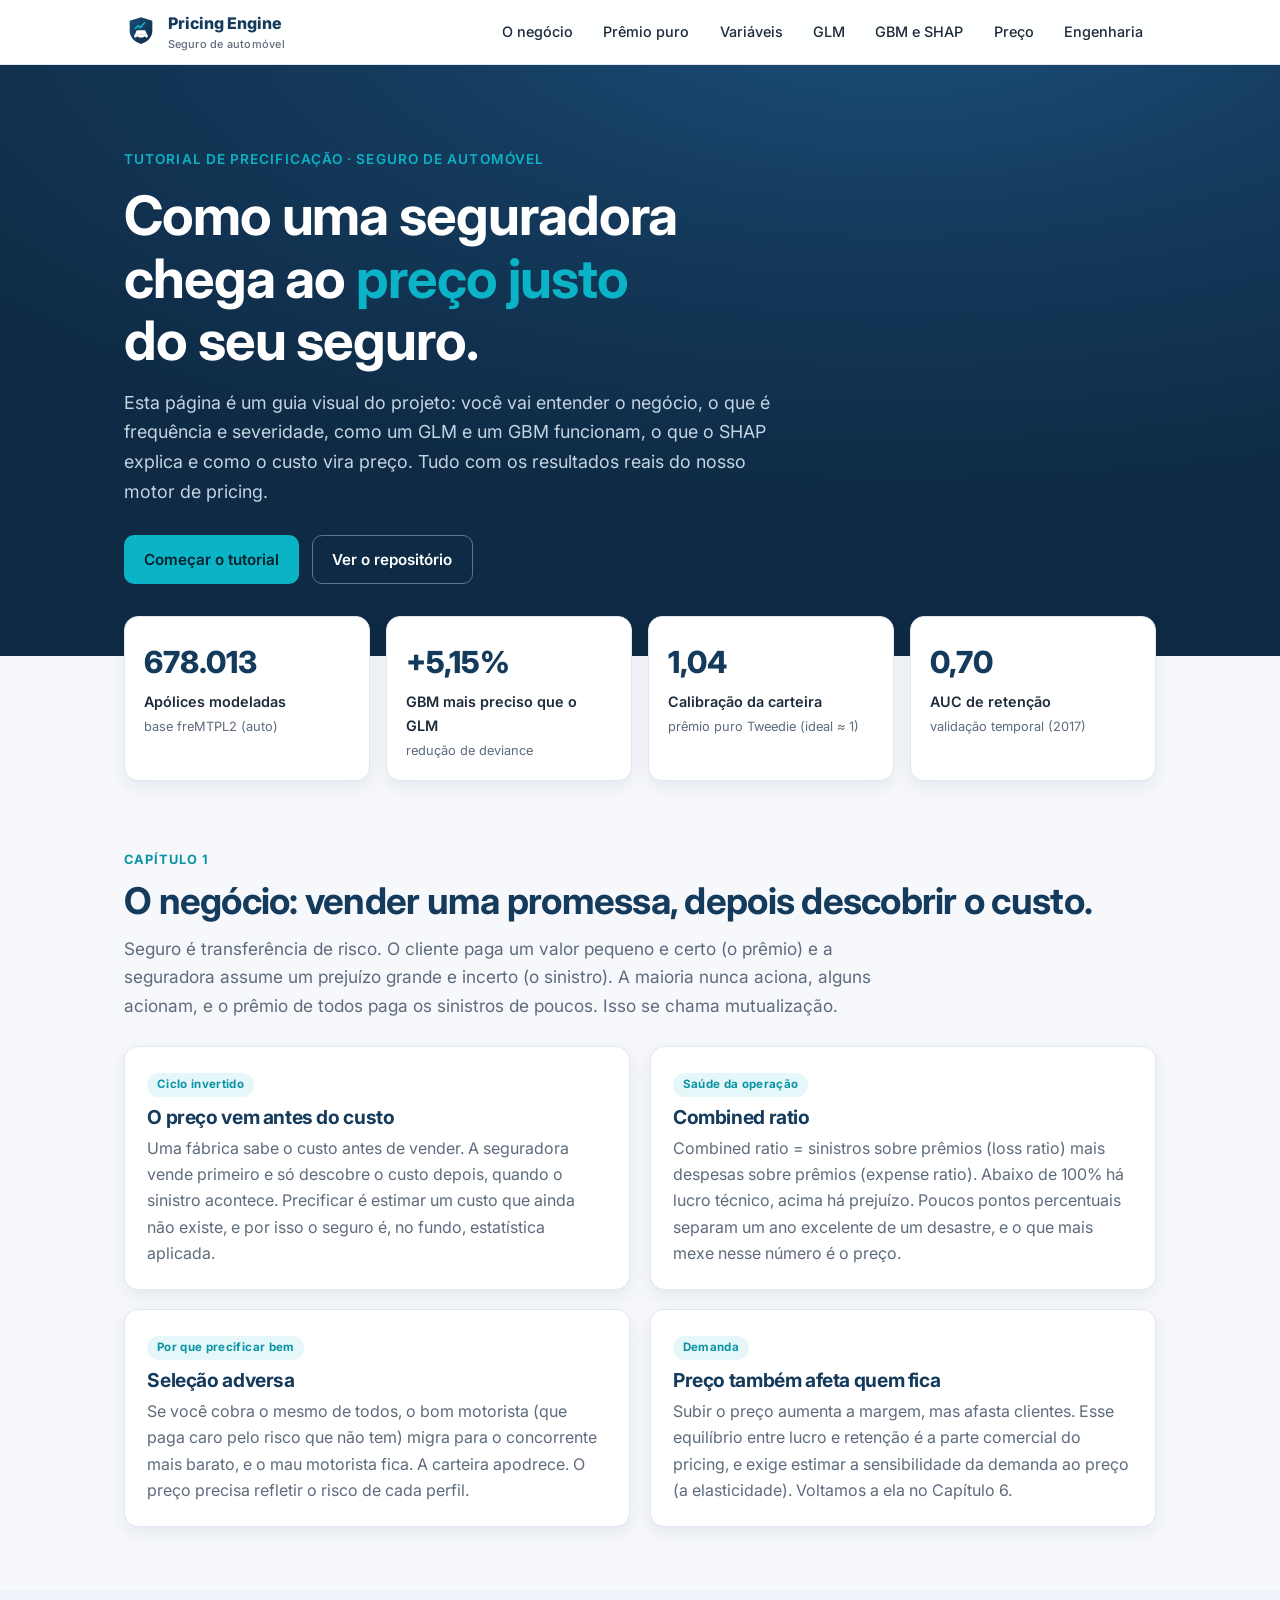
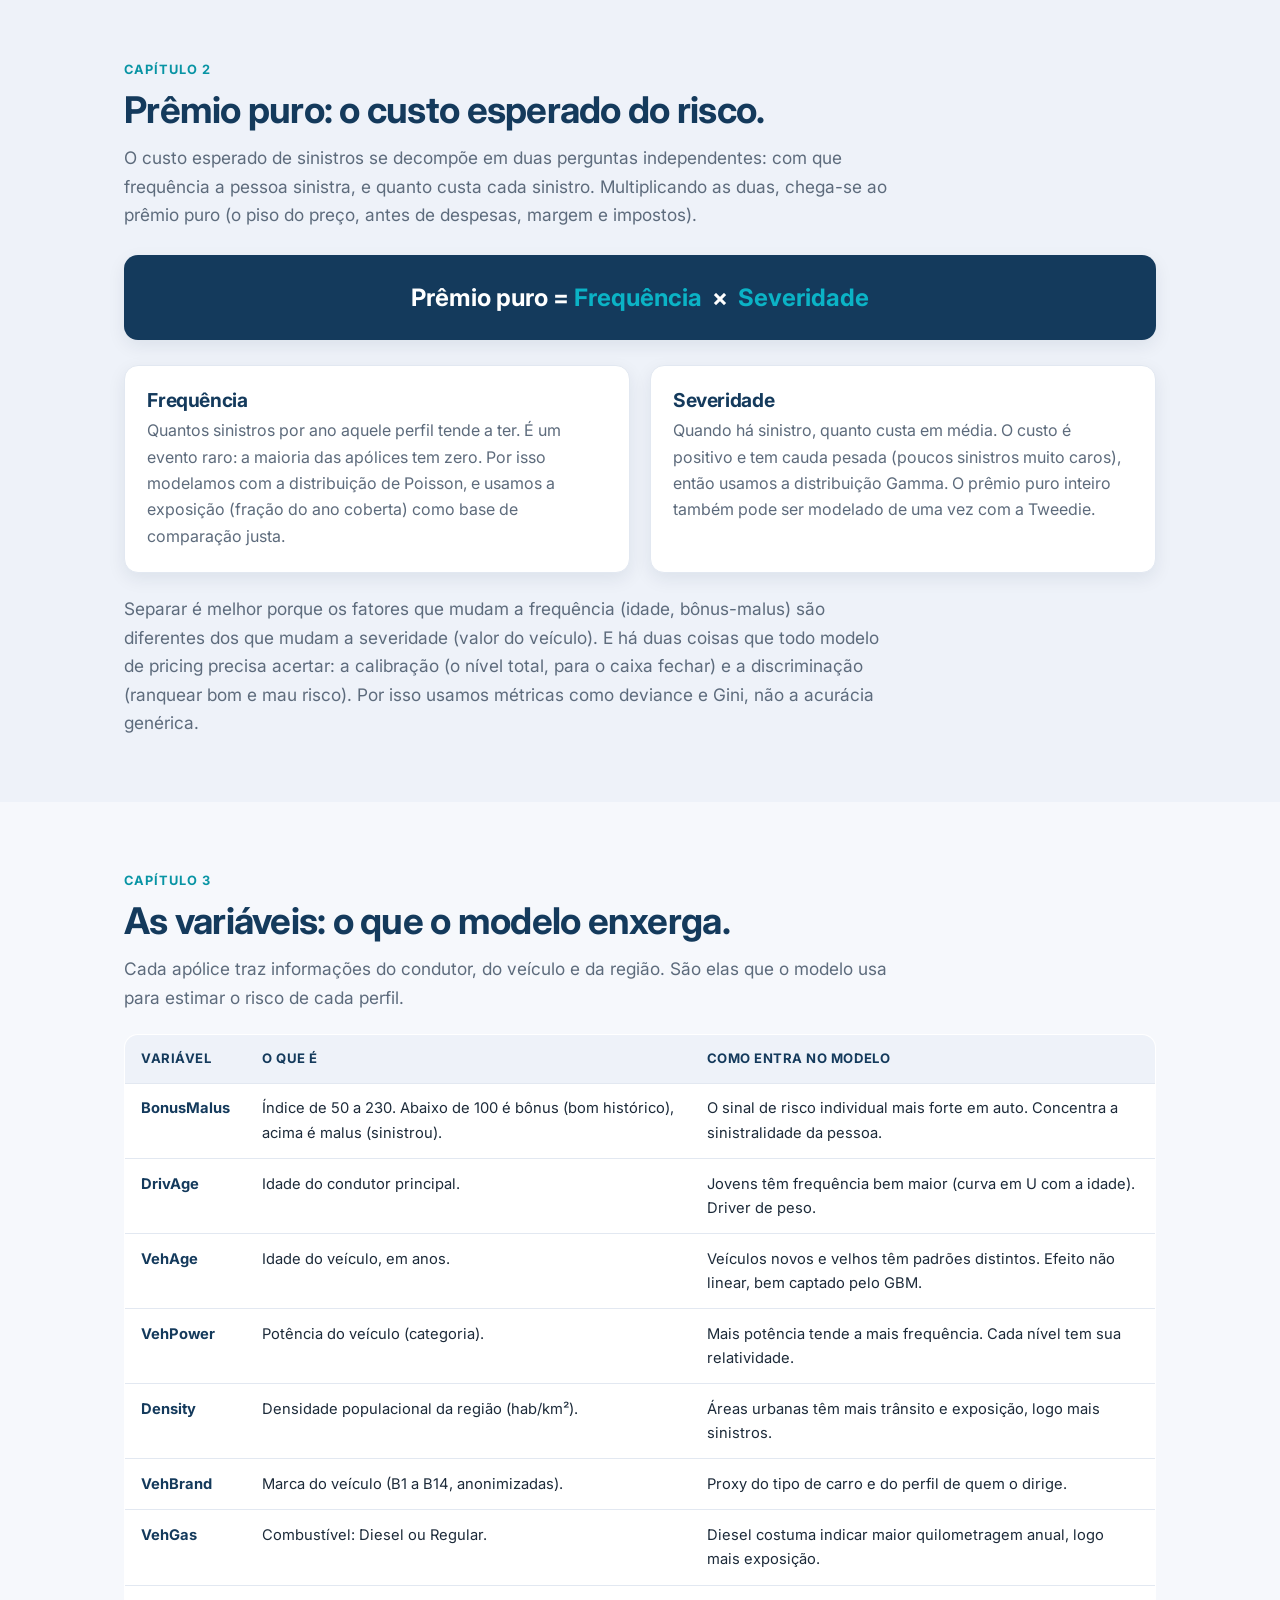
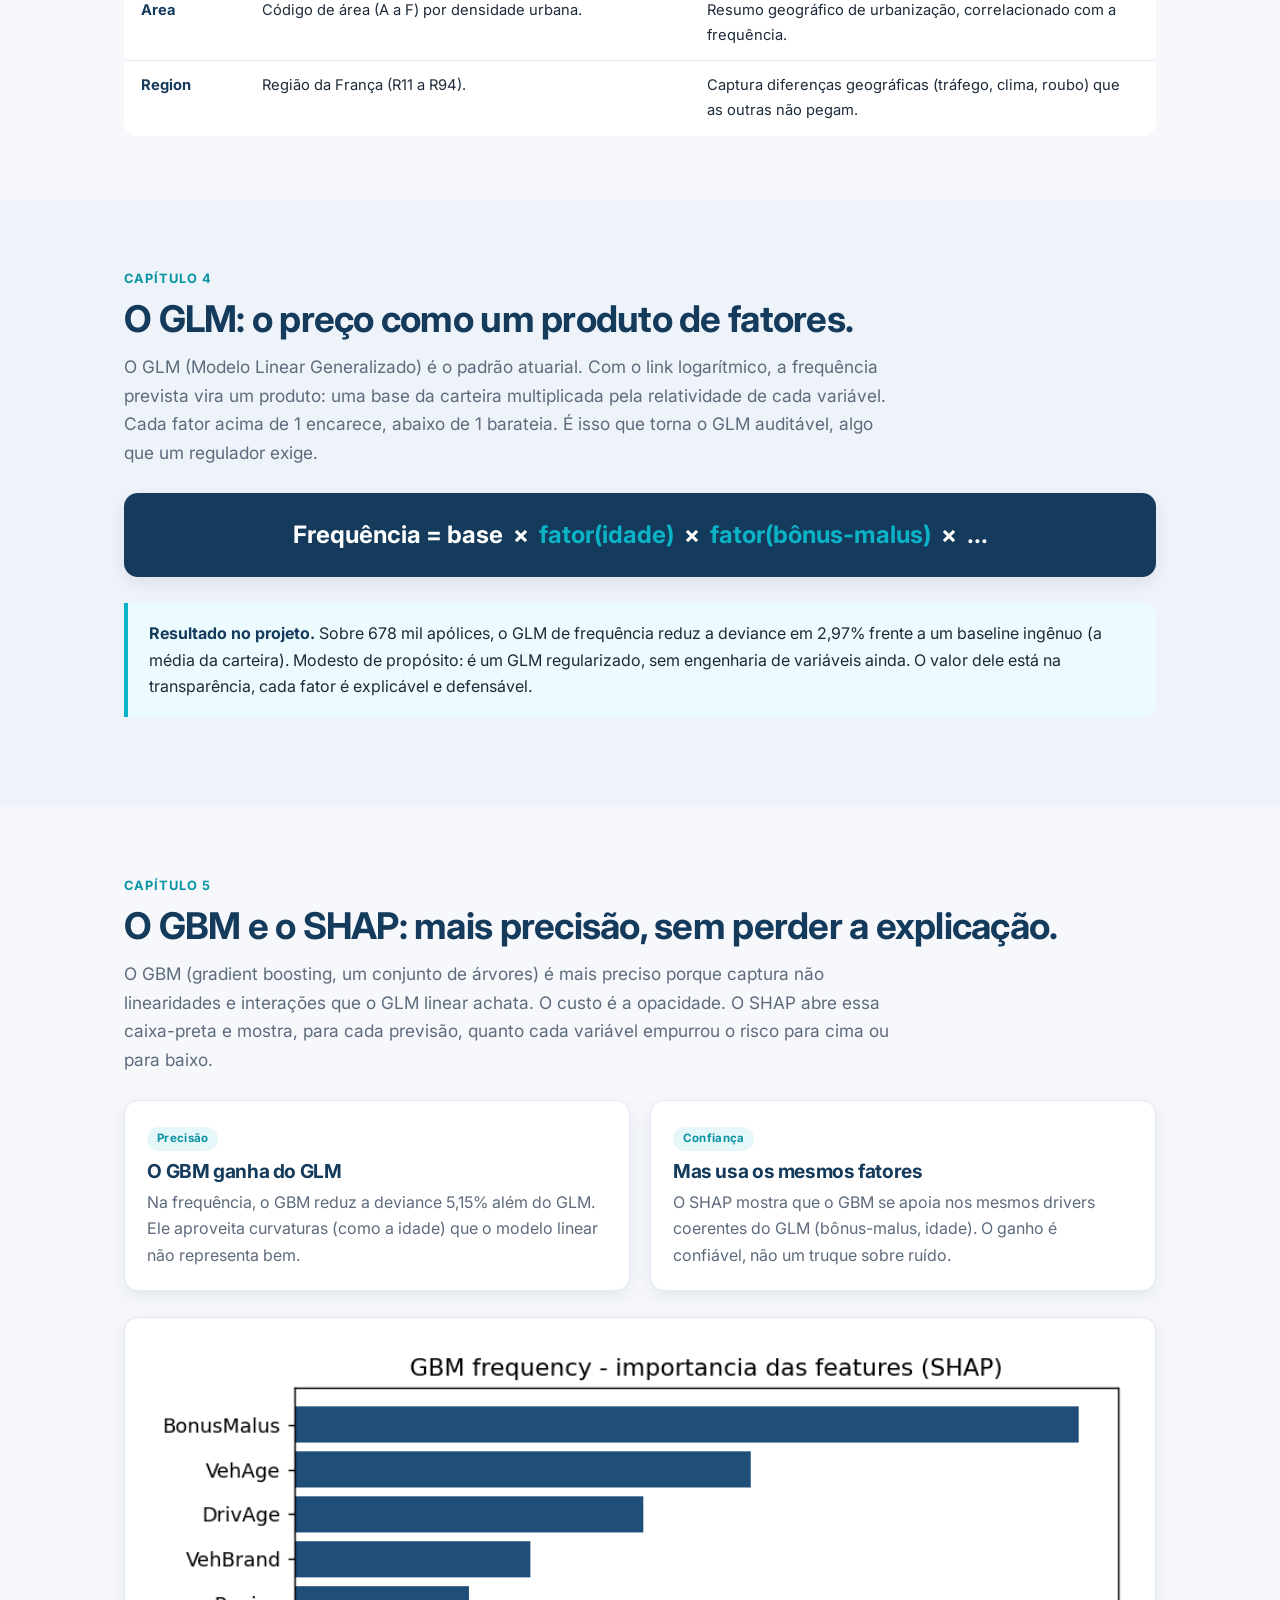
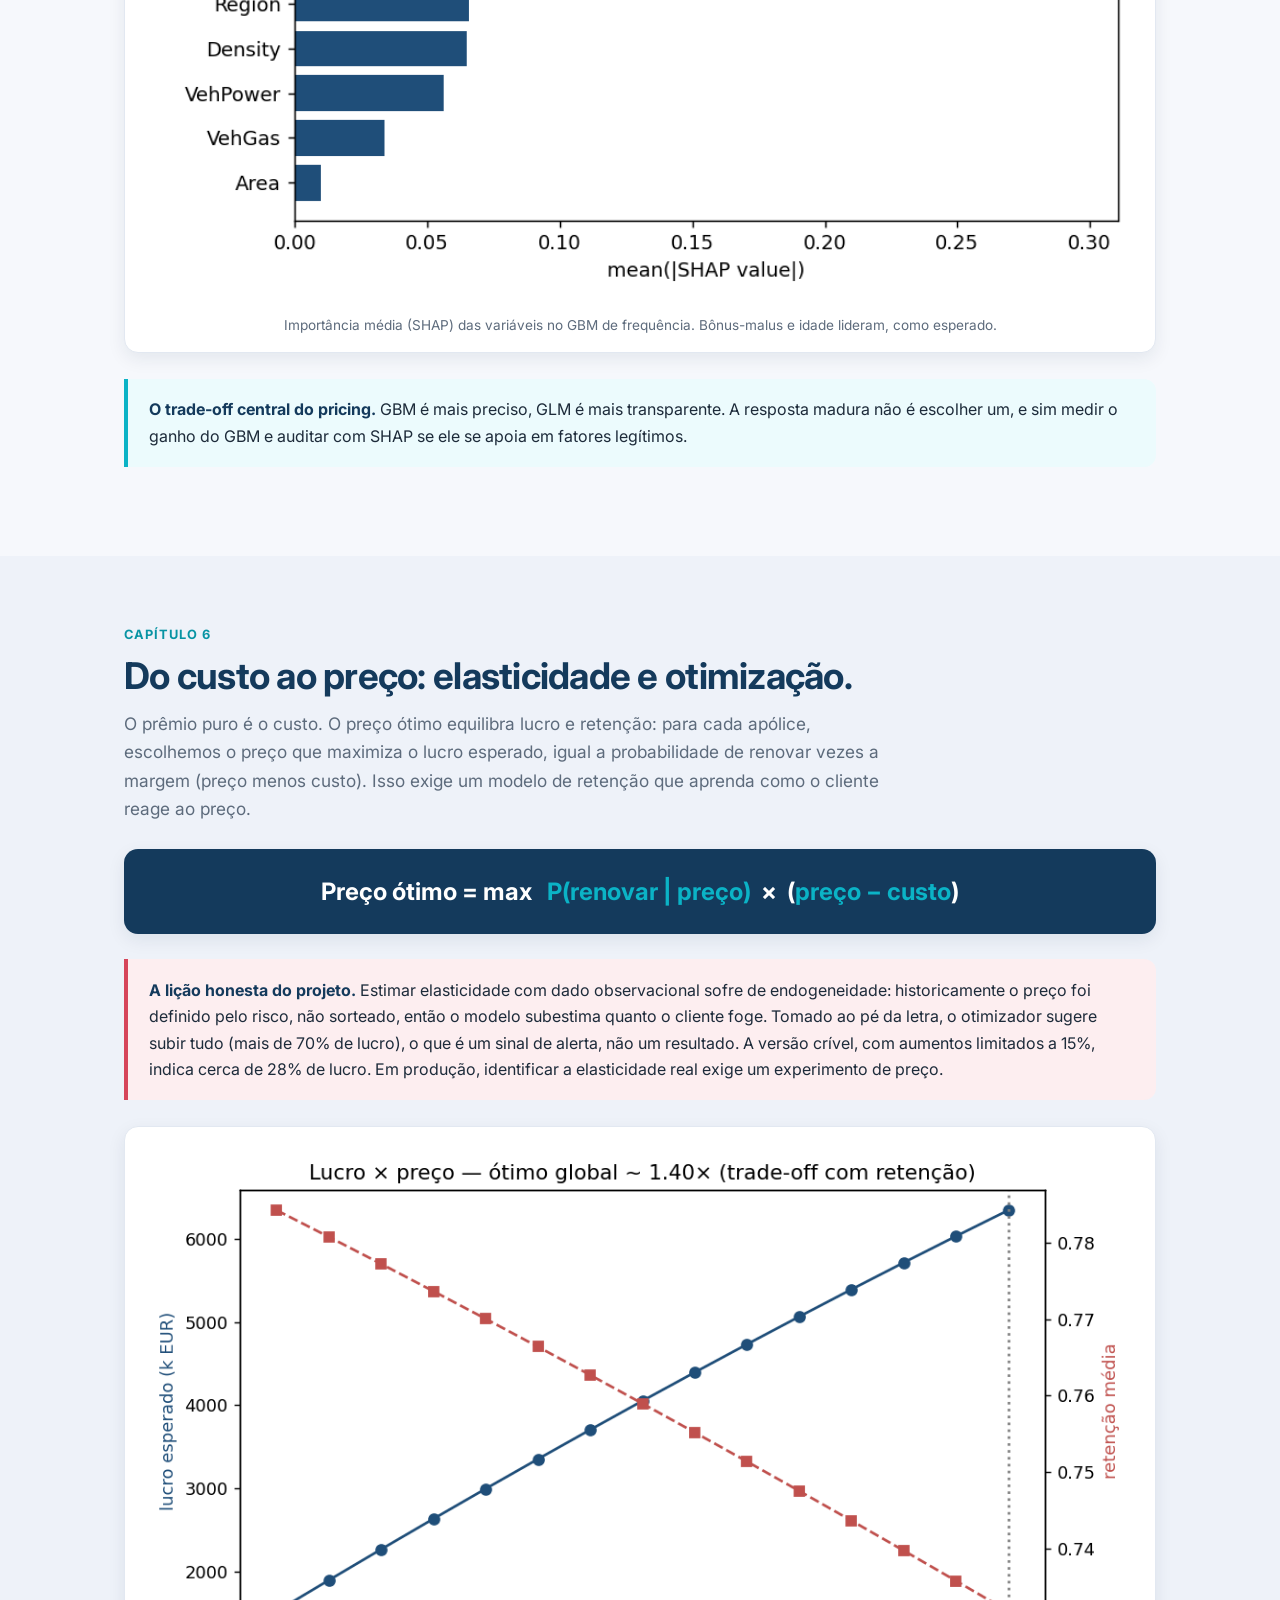
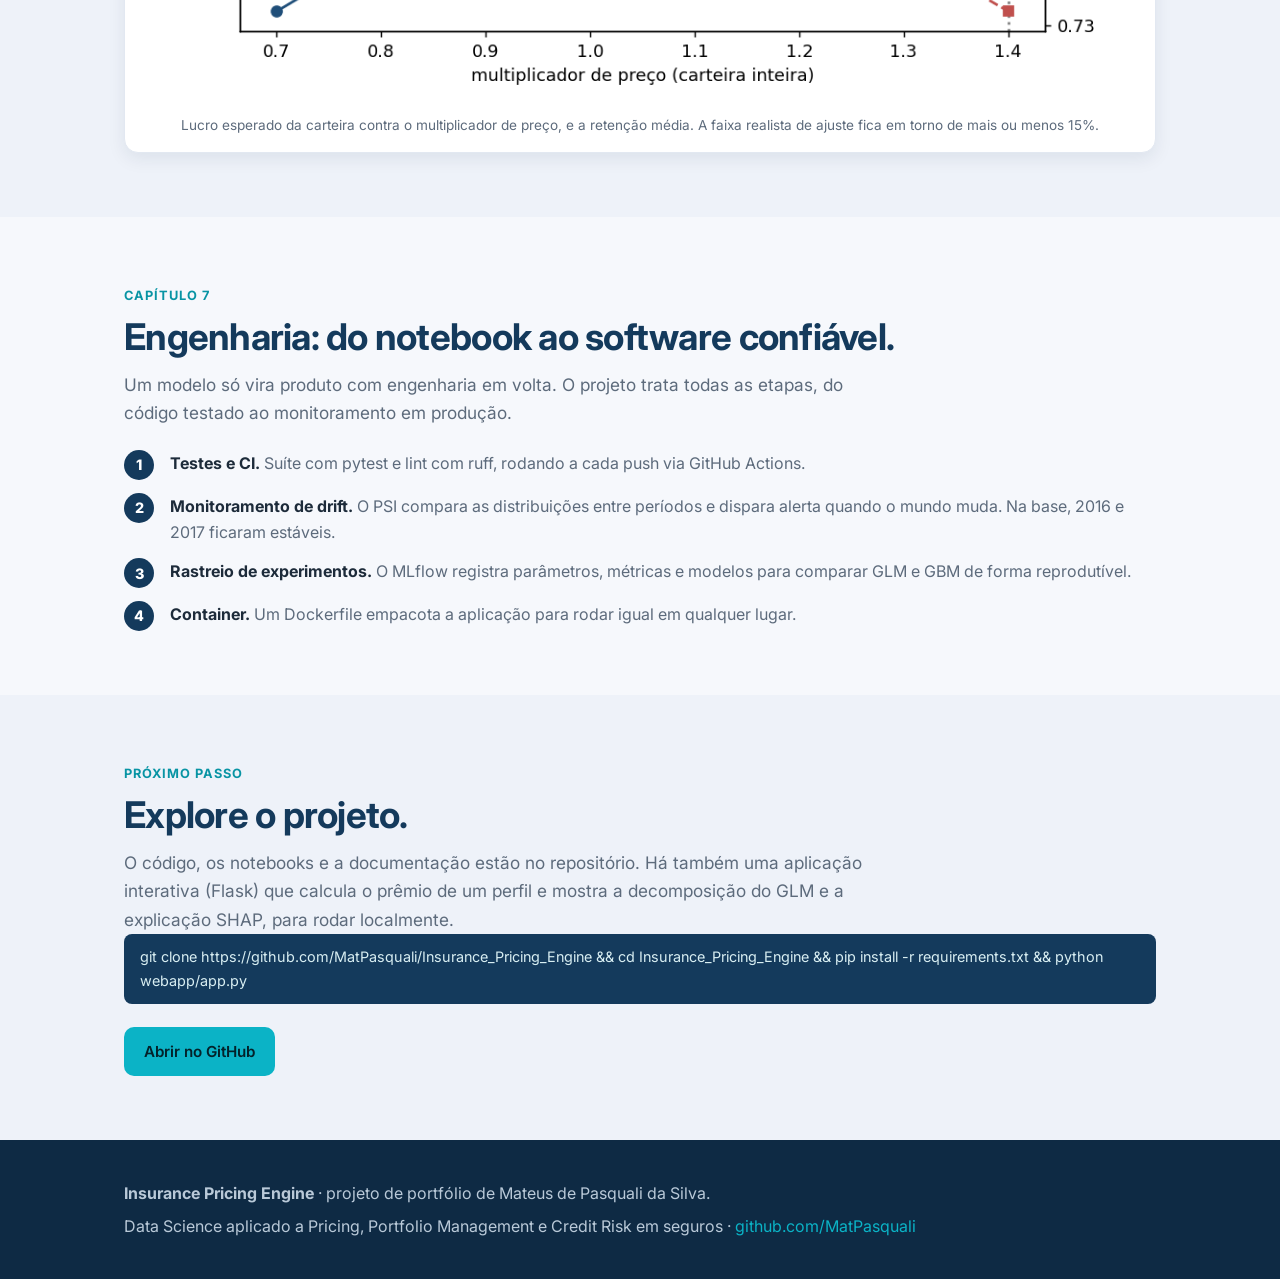
==== docs/index.html @ 25c3298e "feat: explanatory software + static tutorial site (GitHub Pages) - webapp: Flask app with GLM decomp" ====
<!DOCTYPE html>
<html lang="pt-BR">
<head>
  <meta charset="UTF-8" />
  <meta name="viewport" content="width=device-width, initial-scale=1.0" />
  <title>Insurance Pricing Engine — como uma seguradora precifica um seguro de automóvel</title>
  <meta name="description" content="Tutorial visual de como funciona um motor de precificação de seguro de automóvel: negócio, demanda, frequência, severidade, GLM, GBM e SHAP, com resultados reais." />
  <meta property="og:title" content="Insurance Pricing Engine — tutorial de pricing de auto" />
  <meta property="og:description" content="Do negócio ao modelo: frequência, severidade, GLM, GBM, SHAP e otimização de prêmio, explicados com resultados reais." />
  <meta property="og:type" content="website" />
  <link rel="preconnect" href="https://fonts.googleapis.com" />
  <link rel="preconnect" href="https://fonts.gstatic.com" crossorigin />
  <link href="https://fonts.googleapis.com/css2?family=Inter:wght@400;500;600;700;800&family=JetBrains+Mono:wght@400;500&display=swap" rel="stylesheet" />
  <link rel="stylesheet" href="assets/site.css" />
  <link rel="icon" type="image/svg+xml" href="data:image/svg+xml,%3Csvg xmlns='http://www.w3.org/2000/svg' viewBox='0 0 48 48'%3E%3Cpath d='M24 3l16 5v14c0 10-7 16-16 19C15 38 8 32 8 22V8z' fill='%23143a5c'/%3E%3Cpath d='M16 19l4-4 3 3 6-7' fill='none' stroke='%230bb3c6' stroke-width='2.4' stroke-linecap='round' stroke-linejoin='round'/%3E%3C/svg%3E" />
</head>
<body>

  <!-- LOGO (reutilizada) definida como template inline -->
  <header class="site-header">
    <div class="container nav">
      <a class="brand" href="#topo" aria-label="Início">
        <svg viewBox="0 0 48 48" width="34" height="34" aria-hidden="true">
          <defs><linearGradient id="lg" x1="0" y1="0" x2="1" y2="1"><stop offset="0" stop-color="#1c4e7a"/><stop offset="1" stop-color="#0e2a44"/></linearGradient></defs>
          <path d="M24 3l16 5v14c0 10-7 16-16 19C15 38 8 32 8 22V8z" fill="url(#lg)"/>
          <path d="M15.5 27.5h17l-1.8-4.6c-.3-.8-1-1.3-1.9-1.3H19.2c-.9 0-1.6.5-1.9 1.3l-1.8 4.6z" fill="#fff"/>
          <rect x="14.5" y="27" width="19" height="4.6" rx="1.3" fill="#fff"/>
          <circle cx="19" cy="32" r="1.6" fill="#0e2a44"/><circle cx="29" cy="32" r="1.6" fill="#0e2a44"/>
          <path d="M16 19l4-4 3 3 6-7" fill="none" stroke="#0bb3c6" stroke-width="2.3" stroke-linecap="round" stroke-linejoin="round"/>
        </svg>
        <span>Pricing Engine<small>Seguro de automóvel</small></span>
      </a>
      <nav class="nav-links" aria-label="Seções">
        <a href="#negocio">O negócio</a>
        <a href="#premio">Prêmio puro</a>
        <a href="#variaveis">Variáveis</a>
        <a href="#glm">GLM</a>
        <a href="#gbm">GBM e SHAP</a>
        <a href="#preco">Preço</a>
        <a href="#engenharia">Engenharia</a>
      </nav>
    </div>
  </header>

  <!-- HERO -->
  <section class="hero" id="topo">
    <div class="container">
      <span class="eyebrow">Tutorial de precificação · Seguro de automóvel</span>
      <h1>Como uma seguradora chega ao <span class="accent">preço justo</span> do seu seguro.</h1>
      <p class="lead">Esta página é um guia visual do projeto: você vai entender o negócio, o que é frequência e severidade, como um GLM e um GBM funcionam, o que o SHAP explica e como o custo vira preço. Tudo com os resultados reais do nosso motor de pricing.</p>
      <div class="ctas">
        <a class="btn btn-primary" href="#negocio">Começar o tutorial</a>
        <a class="btn btn-ghost" href="https://github.com/MatPasquali/Insurance_Pricing_Engine" target="_blank" rel="noopener">Ver o repositório</a>
      </div>
    </div>
  </section>

  <!-- MÉTRICAS -->
  <div class="metrics"><div class="container"><div class="metrics-grid">
    <div class="metric"><div class="v">678.013</div><div class="l">Apólices modeladas</div><div class="d">base freMTPL2 (auto)</div></div>
    <div class="metric"><div class="v">+5,15%</div><div class="l">GBM mais preciso que o GLM</div><div class="d">redução de deviance</div></div>
    <div class="metric"><div class="v">1,04</div><div class="l">Calibração da carteira</div><div class="d">prêmio puro Tweedie (ideal ≈ 1)</div></div>
    <div class="metric"><div class="v">0,70</div><div class="l">AUC de retenção</div><div class="d">validação temporal (2017)</div></div>
  </div></div></div>

  <!-- O NEGÓCIO -->
  <section id="negocio">
    <div class="container">
      <span class="eyebrow">Capítulo 1</span>
      <h2 class="s-title">O negócio: vender uma promessa, depois descobrir o custo.</h2>
      <p class="s-lead">Seguro é transferência de risco. O cliente paga um valor pequeno e certo (o prêmio) e a seguradora assume um prejuízo grande e incerto (o sinistro). A maioria nunca aciona, alguns acionam, e o prêmio de todos paga os sinistros de poucos. Isso se chama mutualização.</p>
      <div class="grid">
        <div class="card">
          <span class="tag">Ciclo invertido</span>
          <h3>O preço vem antes do custo</h3>
          <p>Uma fábrica sabe o custo antes de vender. A seguradora vende primeiro e só descobre o custo depois, quando o sinistro acontece. Precificar é estimar um custo que ainda não existe, e por isso o seguro é, no fundo, estatística aplicada.</p>
        </div>
        <div class="card">
          <span class="tag">Saúde da operação</span>
          <h3>Combined ratio</h3>
          <p>Combined ratio = sinistros sobre prêmios (loss ratio) mais despesas sobre prêmios (expense ratio). Abaixo de 100% há lucro técnico, acima há prejuízo. Poucos pontos percentuais separam um ano excelente de um desastre, e o que mais mexe nesse número é o preço.</p>
        </div>
        <div class="card">
          <span class="tag">Por que precificar bem</span>
          <h3>Seleção adversa</h3>
          <p>Se você cobra o mesmo de todos, o bom motorista (que paga caro pelo risco que não tem) migra para o concorrente mais barato, e o mau motorista fica. A carteira apodrece. O preço precisa refletir o risco de cada perfil.</p>
        </div>
        <div class="card">
          <span class="tag">Demanda</span>
          <h3>Preço também afeta quem fica</h3>
          <p>Subir o preço aumenta a margem, mas afasta clientes. Esse equilíbrio entre lucro e retenção é a parte comercial do pricing, e exige estimar a sensibilidade da demanda ao preço (a elasticidade). Voltamos a ela no Capítulo 6.</p>
        </div>
      </div>
    </div>
  </section>

  <!-- PRÊMIO PURO -->
  <section id="premio" class="alt">
    <div class="container">
      <span class="eyebrow">Capítulo 2</span>
      <h2 class="s-title">Prêmio puro: o custo esperado do risco.</h2>
      <p class="s-lead">O custo esperado de sinistros se decompõe em duas perguntas independentes: com que frequência a pessoa sinistra, e quanto custa cada sinistro. Multiplicando as duas, chega-se ao prêmio puro (o piso do preço, antes de despesas, margem e impostos).</p>
      <div class="formula">Prêmio puro = <b>Frequência</b> &nbsp;×&nbsp; <b>Severidade</b></div>
      <div class="grid">
        <div class="card"><h3>Frequência</h3><p>Quantos sinistros por ano aquele perfil tende a ter. É um evento raro: a maioria das apólices tem zero. Por isso modelamos com a distribuição de Poisson, e usamos a exposição (fração do ano coberta) como base de comparação justa.</p></div>
        <div class="card"><h3>Severidade</h3><p>Quando há sinistro, quanto custa em média. O custo é positivo e tem cauda pesada (poucos sinistros muito caros), então usamos a distribuição Gamma. O prêmio puro inteiro também pode ser modelado de uma vez com a Tweedie.</p></div>
      </div>
      <p class="s-lead" style="margin-top:1.4rem">Separar é melhor porque os fatores que mudam a frequência (idade, bônus-malus) são diferentes dos que mudam a severidade (valor do veículo). E há duas coisas que todo modelo de pricing precisa acertar: a calibração (o nível total, para o caixa fechar) e a discriminação (ranquear bom e mau risco). Por isso usamos métricas como deviance e Gini, não a acurácia genérica.</p>
    </div>
  </section>

  <!-- VARIÁVEIS -->
  <section id="variaveis">
    <div class="container">
      <span class="eyebrow">Capítulo 3</span>
      <h2 class="s-title">As variáveis: o que o modelo enxerga.</h2>
      <p class="s-lead">Cada apólice traz informações do condutor, do veículo e da região. São elas que o modelo usa para estimar o risco de cada perfil.</p>
      <table class="vartable">
        <thead><tr><th>Variável</th><th>O que é</th><th>Como entra no modelo</th></tr></thead>
        <tbody>
          <tr><td>BonusMalus</td><td>Índice de 50 a 230. Abaixo de 100 é bônus (bom histórico), acima é malus (sinistrou).</td><td>O sinal de risco individual mais forte em auto. Concentra a sinistralidade da pessoa.</td></tr>
          <tr><td>DrivAge</td><td>Idade do condutor principal.</td><td>Jovens têm frequência bem maior (curva em U com a idade). Driver de peso.</td></tr>
          <tr><td>VehAge</td><td>Idade do veículo, em anos.</td><td>Veículos novos e velhos têm padrões distintos. Efeito não linear, bem captado pelo GBM.</td></tr>
          <tr><td>VehPower</td><td>Potência do veículo (categoria).</td><td>Mais potência tende a mais frequência. Cada nível tem sua relatividade.</td></tr>
          <tr><td>Density</td><td>Densidade populacional da região (hab/km²).</td><td>Áreas urbanas têm mais trânsito e exposição, logo mais sinistros.</td></tr>
          <tr><td>VehBrand</td><td>Marca do veículo (B1 a B14, anonimizadas).</td><td>Proxy do tipo de carro e do perfil de quem o dirige.</td></tr>
          <tr><td>VehGas</td><td>Combustível: Diesel ou Regular.</td><td>Diesel costuma indicar maior quilometragem anual, logo mais exposição.</td></tr>
          <tr><td>Area</td><td>Código de área (A a F) por densidade urbana.</td><td>Resumo geográfico de urbanização, correlacionado com a frequência.</td></tr>
          <tr><td>Region</td><td>Região da França (R11 a R94).</td><td>Captura diferenças geográficas (tráfego, clima, roubo) que as outras não pegam.</td></tr>
        </tbody>
      </table>
    </div>
  </section>

  <!-- GLM -->
  <section id="glm" class="alt">
    <div class="container">
      <span class="eyebrow">Capítulo 4</span>
      <h2 class="s-title">O GLM: o preço como um produto de fatores.</h2>
      <p class="s-lead">O GLM (Modelo Linear Generalizado) é o padrão atuarial. Com o link logarítmico, a frequência prevista vira um produto: uma base da carteira multiplicada pela relatividade de cada variável. Cada fator acima de 1 encarece, abaixo de 1 barateia. É isso que torna o GLM auditável, algo que um regulador exige.</p>
      <div class="formula">Frequência = base &nbsp;×&nbsp; <b>fator(idade)</b> &nbsp;×&nbsp; <b>fator(bônus-malus)</b> &nbsp;×&nbsp; ...</div>
      <div class="callout">
        <b>Resultado no projeto.</b> Sobre 678 mil apólices, o GLM de frequência reduz a deviance em 2,97% frente a um baseline ingênuo (a média da carteira). Modesto de propósito: é um GLM regularizado, sem engenharia de variáveis ainda. O valor dele está na transparência, cada fator é explicável e defensável.
      </div>
    </div>
  </section>

  <!-- GBM + SHAP -->
  <section id="gbm">
    <div class="container">
      <span class="eyebrow">Capítulo 5</span>
      <h2 class="s-title">O GBM e o SHAP: mais precisão, sem perder a explicação.</h2>
      <p class="s-lead">O GBM (gradient boosting, um conjunto de árvores) é mais preciso porque captura não linearidades e interações que o GLM linear achata. O custo é a opacidade. O SHAP abre essa caixa-preta e mostra, para cada previsão, quanto cada variável empurrou o risco para cima ou para baixo.</p>
      <div class="grid">
        <div class="card"><span class="tag">Precisão</span><h3>O GBM ganha do GLM</h3><p>Na frequência, o GBM reduz a deviance 5,15% além do GLM. Ele aproveita curvaturas (como a idade) que o modelo linear não representa bem.</p></div>
        <div class="card"><span class="tag">Confiança</span><h3>Mas usa os mesmos fatores</h3><p>O SHAP mostra que o GBM se apoia nos mesmos drivers coerentes do GLM (bônus-malus, idade). O ganho é confiável, não um truque sobre ruído.</p></div>
      </div>
      <figure class="figure">
        <img src="assets/shap_gbm_frequency.png" alt="Importância das variáveis do GBM medida por SHAP" />
        <figcaption>Importância média (SHAP) das variáveis no GBM de frequência. Bônus-malus e idade lideram, como esperado.</figcaption>
      </figure>
      <div class="callout"><b>O trade-off central do pricing.</b> GBM é mais preciso, GLM é mais transparente. A resposta madura não é escolher um, e sim medir o ganho do GBM e auditar com SHAP se ele se apoia em fatores legítimos.</div>
    </div>
  </section>

  <!-- DO CUSTO AO PREÇO -->
  <section id="preco" class="alt">
    <div class="container">
      <span class="eyebrow">Capítulo 6</span>
      <h2 class="s-title">Do custo ao preço: elasticidade e otimização.</h2>
      <p class="s-lead">O prêmio puro é o custo. O preço ótimo equilibra lucro e retenção: para cada apólice, escolhemos o preço que maximiza o lucro esperado, igual a probabilidade de renovar vezes a margem (preço menos custo). Isso exige um modelo de retenção que aprenda como o cliente reage ao preço.</p>
      <div class="formula">Preço ótimo = max &nbsp; <b>P(renovar | preço)</b> &nbsp;×&nbsp; (<b>preço − custo</b>)</div>
      <div class="callout warn">
        <b>A lição honesta do projeto.</b> Estimar elasticidade com dado observacional sofre de endogeneidade: historicamente o preço foi definido pelo risco, não sorteado, então o modelo subestima quanto o cliente foge. Tomado ao pé da letra, o otimizador sugere subir tudo (mais de 70% de lucro), o que é um sinal de alerta, não um resultado. A versão crível, com aumentos limitados a 15%, indica cerca de 28% de lucro. Em produção, identificar a elasticidade real exige um experimento de preço.
      </div>
      <figure class="figure">
        <img src="assets/v2_profit_vs_price.png" alt="Curva de lucro esperado contra multiplicador de preço, com a retenção média" />
        <figcaption>Lucro esperado da carteira contra o multiplicador de preço, e a retenção média. A faixa realista de ajuste fica em torno de mais ou menos 15%.</figcaption>
      </figure>
    </div>
  </section>

  <!-- ENGENHARIA -->
  <section id="engenharia">
    <div class="container">
      <span class="eyebrow">Capítulo 7</span>
      <h2 class="s-title">Engenharia: do notebook ao software confiável.</h2>
      <p class="s-lead">Um modelo só vira produto com engenharia em volta. O projeto trata todas as etapas, do código testado ao monitoramento em produção.</p>
      <div class="steps">
        <div class="step"><span class="n">1</span><p><b>Testes e CI.</b> Suíte com pytest e lint com ruff, rodando a cada push via GitHub Actions.</p></div>
        <div class="step"><span class="n">2</span><p><b>Monitoramento de drift.</b> O PSI compara as distribuições entre períodos e dispara alerta quando o mundo muda. Na base, 2016 e 2017 ficaram estáveis.</p></div>
        <div class="step"><span class="n">3</span><p><b>Rastreio de experimentos.</b> O MLflow registra parâmetros, métricas e modelos para comparar GLM e GBM de forma reprodutível.</p></div>
        <div class="step"><span class="n">4</span><p><b>Container.</b> Um Dockerfile empacota a aplicação para rodar igual em qualquer lugar.</p></div>
      </div>
    </div>
  </section>

  <!-- EXPLORE -->
  <section id="explore" class="alt">
    <div class="container">
      <span class="eyebrow">Próximo passo</span>
      <h2 class="s-title">Explore o projeto.</h2>
      <p class="s-lead">O código, os notebooks e a documentação estão no repositório. Há também uma aplicação interativa (Flask) que calcula o prêmio de um perfil e mostra a decomposição do GLM e a explicação SHAP, para rodar localmente.</p>
      <p class="codeline">git clone https://github.com/MatPasquali/Insurance_Pricing_Engine &amp;&amp; cd Insurance_Pricing_Engine &amp;&amp; pip install -r requirements.txt &amp;&amp; python webapp/app.py</p>
      <div class="ctas" style="margin-top:1.4rem">
        <a class="btn btn-primary" href="https://github.com/MatPasquali/Insurance_Pricing_Engine" target="_blank" rel="noopener">Abrir no GitHub</a>
      </div>
    </div>
  </section>

  <footer>
    <div class="container">
      <p><strong>Insurance Pricing Engine</strong> · projeto de portfólio de Mateus de Pasquali da Silva.</p>
      <p style="margin-top:.4rem">Data Science aplicado a Pricing, Portfolio Management e Credit Risk em seguros · <a href="https://github.com/MatPasquali" target="_blank" rel="noopener">github.com/MatPasquali</a></p>
    </div>
  </footer>

</body>
</html>
---- docs/assets/site.css ----
/* Insurance Pricing Engine — site tutorial (GitHub Pages)
   Identidade: Inter + JetBrains Mono, navy + accent ciano, claro e tecnológico. */
:root {
  --bg: #f6f8fc;
  --bg-soft: #eef2f9;
  --card: #ffffff;
  --primary: #143a5c;
  --primary-d: #0e2a44;
  --accent: #0bb3c6;
  --accent-d: #0894a4;
  --ink: #1d2b3a;
  --muted: #5d6b7c;
  --border: #e2e8f1;
  --up: #d6455a;
  --down: #2f7ed8;
  --good: #1f9d6b;
  --shadow-md: 0 6px 18px rgba(16, 42, 68, .08);
  --shadow-lg: 0 16px 40px rgba(16, 42, 68, .12);
  --radius: 14px;
}
* { box-sizing: border-box; }
html { scroll-behavior: smooth; }
body {
  margin: 0;
  font-family: 'Inter', system-ui, 'Segoe UI', sans-serif;
  color: var(--ink);
  background: var(--bg);
  line-height: 1.65;
  -webkit-font-smoothing: antialiased;
}
h1, h2, h3 { color: var(--primary); letter-spacing: -.02em; line-height: 1.15; margin: 0; }
h1 { font-size: clamp(2rem, 5vw, 3.4rem); }
h2 { font-size: clamp(1.6rem, 3.2vw, 2.3rem); }
h3 { font-size: 1.2rem; }
p { margin: 0; }
a { color: var(--accent-d); text-decoration: none; }
code, pre { font-family: 'JetBrains Mono', monospace; }
.container { max-width: 1080px; margin: 0 auto; padding: 0 1.5rem; }
.accent { color: var(--accent); }

/* Header */
.site-header {
  position: sticky; top: 0; z-index: 50;
  background: rgba(255, 255, 255, .9); backdrop-filter: blur(10px);
  border-bottom: 1px solid var(--border);
}
.nav { display: flex; align-items: center; justify-content: space-between; height: 64px; }
.brand { display: flex; align-items: center; gap: .6rem; font-weight: 800; color: var(--primary); }
.brand small { display: block; font-weight: 500; font-size: .68rem; color: var(--muted); letter-spacing: .02em; }
.nav-links { display: flex; gap: .3rem; }
.nav-links a { padding: .45rem .8rem; border-radius: 8px; color: var(--ink); font-size: .9rem; font-weight: 500; }
.nav-links a:hover { background: var(--bg-soft); color: var(--primary); }
@media (max-width: 760px) { .nav-links { display: none; } }

/* Buttons */
.btn { display: inline-flex; align-items: center; gap: .5rem; padding: .7rem 1.2rem; border-radius: 10px;
  font-weight: 600; font-size: .95rem; cursor: pointer; border: 1px solid transparent; }
.btn-primary { background: var(--accent); color: #04222a; }
.btn-primary:hover { background: var(--accent-d); color: #fff; }
.btn-ghost { background: transparent; color: #fff; border-color: rgba(255, 255, 255, .35); }
.btn-ghost:hover { background: rgba(255, 255, 255, .12); }

/* Hero (faixa escura) */
.hero { background: radial-gradient(1200px 500px at 70% -10%, #1c4e7a 0%, var(--primary) 45%, var(--primary-d) 100%);
  color: #eaf2f8; padding: 5rem 0 4.5rem; }
.hero .eyebrow { color: var(--accent); font-weight: 600; font-size: .85rem; letter-spacing: .08em; text-transform: uppercase; }
.hero h1 { color: #fff; margin: .8rem 0 1rem; max-width: 16ch; }
.hero .lead { color: #c4d4e2; font-size: 1.12rem; max-width: 60ch; }
.hero .ctas { display: flex; gap: .8rem; margin-top: 1.8rem; flex-wrap: wrap; }

/* Métricas */
.metrics { margin-top: -2.5rem; }
.metrics-grid { display: grid; grid-template-columns: repeat(4, 1fr); gap: 1rem; }
@media (max-width: 760px) { .metrics-grid { grid-template-columns: repeat(2, 1fr); } }
.metric { background: var(--card); border: 1px solid var(--border); border-radius: var(--radius);
  padding: 1.2rem; box-shadow: var(--shadow-md); }
.metric .v { font-size: 1.9rem; font-weight: 800; color: var(--primary); }
.metric .l { font-size: .9rem; font-weight: 600; margin-top: .2rem; }
.metric .d { font-size: .8rem; color: var(--muted); margin-top: .15rem; }

/* Seções */
section { padding: 4rem 0; }
.eyebrow { color: var(--accent-d); font-weight: 700; font-size: .8rem; letter-spacing: .08em; text-transform: uppercase; }
.s-title { margin: .5rem 0 .8rem; }
.s-lead { color: var(--muted); font-size: 1.08rem; max-width: 70ch; }
.alt { background: var(--bg-soft); }

/* Fórmula */
.formula { background: var(--primary); color: #fff; border-radius: var(--radius); padding: 1.4rem 1.6rem;
  text-align: center; font-size: clamp(1.05rem, 2.4vw, 1.5rem); font-weight: 700; box-shadow: var(--shadow-md); margin: 1.6rem 0; }
.formula b { color: var(--accent); }

/* Grid de cards */
.grid { display: grid; grid-template-columns: repeat(2, 1fr); gap: 1.2rem; margin-top: 1.6rem; }
@media (max-width: 760px) { .grid { grid-template-columns: 1fr; } }
.card { background: var(--card); border: 1px solid var(--border); border-radius: var(--radius); padding: 1.4rem; box-shadow: var(--shadow-md); }
.card h3 { margin-bottom: .4rem; }
.card p { color: var(--muted); }
.card .tag { display: inline-block; font-size: .72rem; font-weight: 700; color: var(--accent-d);
  background: #e6f7f9; border-radius: 999px; padding: .15rem .6rem; margin-bottom: .6rem; letter-spacing: .03em; }

/* Tabela de variáveis */
.vartable { width: 100%; border-collapse: collapse; margin-top: 1.4rem; font-size: .92rem; background: var(--card);
  border: 1px solid var(--border); border-radius: var(--radius); overflow: hidden; }
.vartable th, .vartable td { padding: .8rem 1rem; text-align: left; vertical-align: top; border-bottom: 1px solid var(--border); }
.vartable th { background: var(--bg-soft); color: var(--primary); font-size: .82rem; text-transform: uppercase; letter-spacing: .04em; }
.vartable td:first-child { font-weight: 700; color: var(--primary); white-space: nowrap; }
.vartable tr:last-child td { border-bottom: 0; }

/* Figura */
.figure { margin: 1.6rem 0 0; background: var(--card); border: 1px solid var(--border); border-radius: var(--radius);
  padding: 1rem; box-shadow: var(--shadow-md); }
.figure img { width: 100%; border-radius: 8px; display: block; }
.figure figcaption { color: var(--muted); font-size: .85rem; margin-top: .6rem; text-align: center; }

/* Callout */
.callout { border-left: 4px solid var(--accent); background: #ecfbfd; border-radius: 0 12px 12px 0;
  padding: 1.1rem 1.3rem; margin: 1.6rem 0; }
.callout.warn { border-color: var(--up); background: #fdeef0; }
.callout b { color: var(--primary); }

/* Tabela de resultado simples */
.kv { width: 100%; border-collapse: collapse; margin-top: 1.2rem; font-size: .95rem; }
.kv td { padding: .55rem .4rem; border-bottom: 1px solid var(--border); }
.kv td:last-child { text-align: right; font-weight: 700; font-variant-numeric: tabular-nums; }

/* Steps */
.steps { display: grid; gap: .8rem; margin-top: 1.4rem; }
.step { display: flex; gap: 1rem; align-items: flex-start; }
.step .n { flex: none; width: 30px; height: 30px; border-radius: 50%; background: var(--primary); color: #fff;
  display: grid; place-items: center; font-weight: 800; font-size: .9rem; }
.step p { color: var(--muted); }
.step b { color: var(--ink); }

/* Footer */
footer { background: var(--primary-d); color: #b9c9d8; padding: 2.5rem 0; }
footer a { color: var(--accent); }
.codeline { background: var(--primary); color: #d8eef2; border-radius: 8px; padding: .7rem 1rem; font-size: .9rem; overflow-x: auto; }
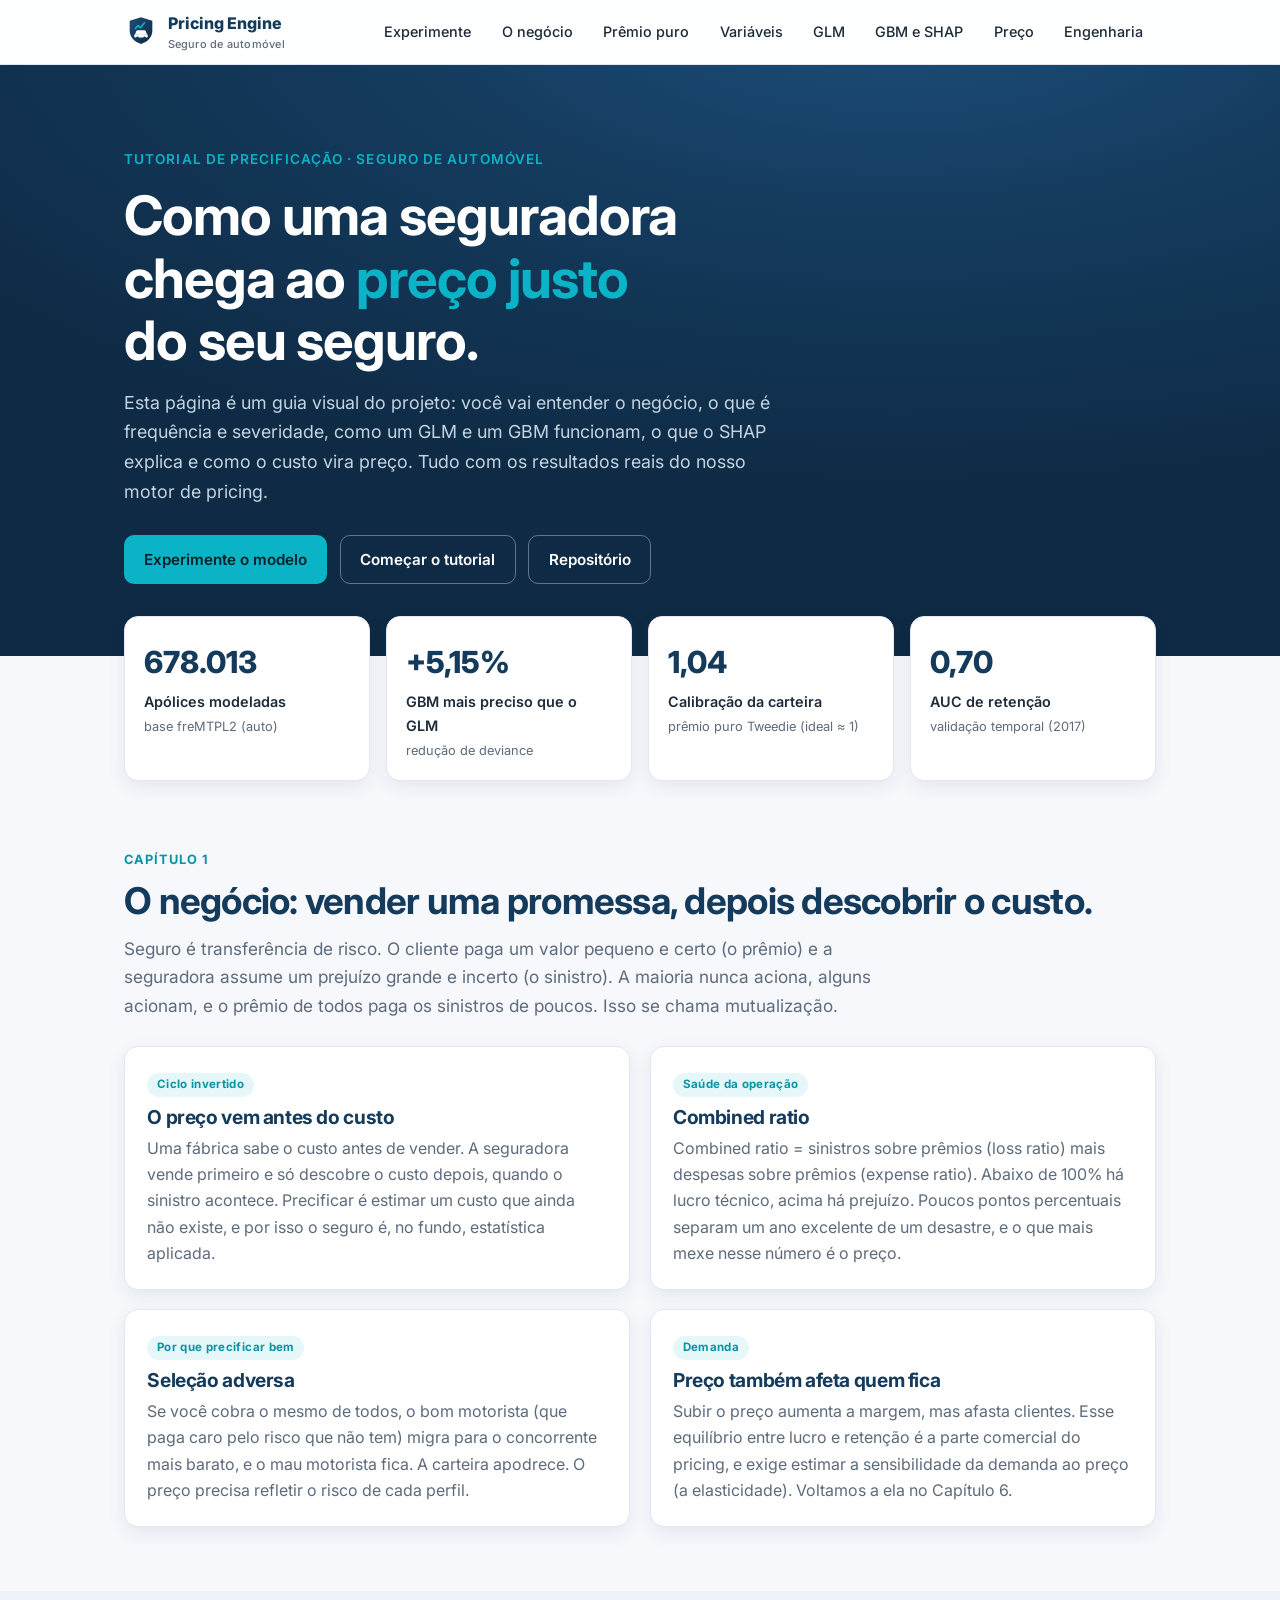
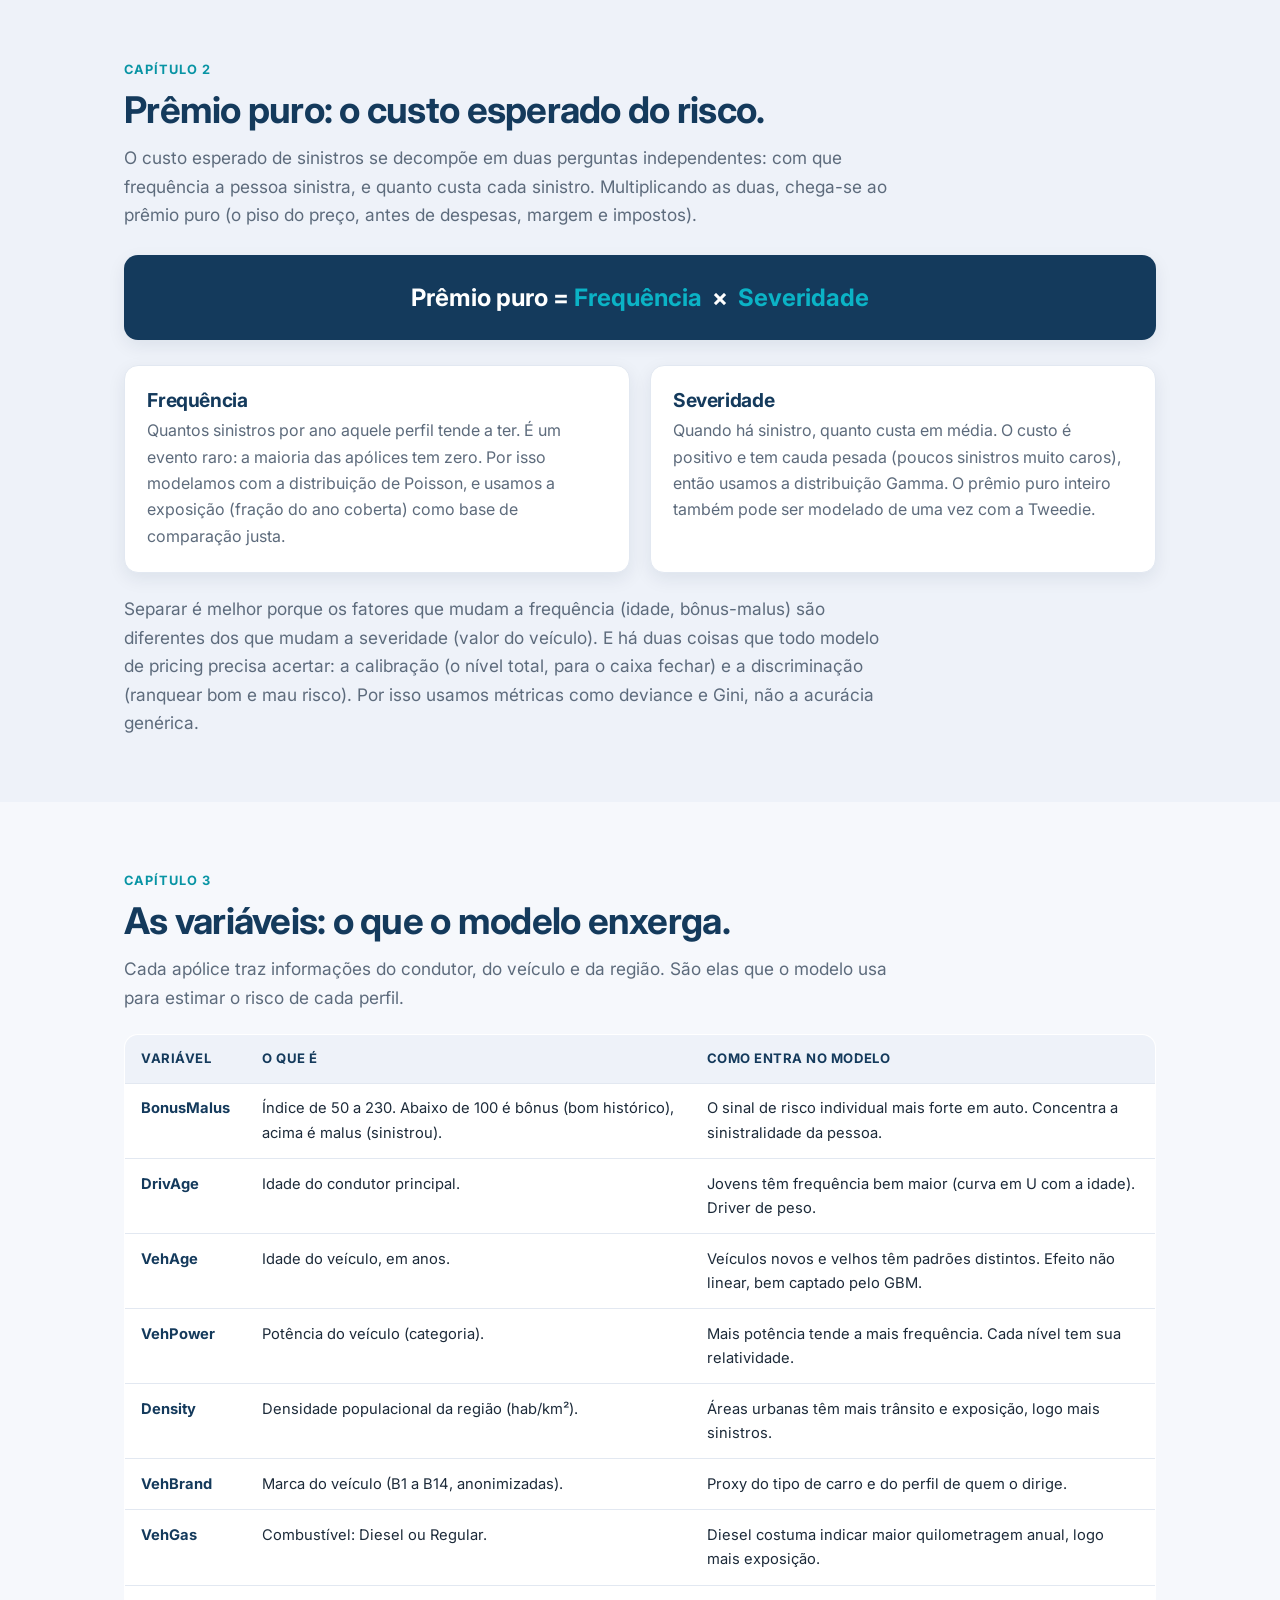
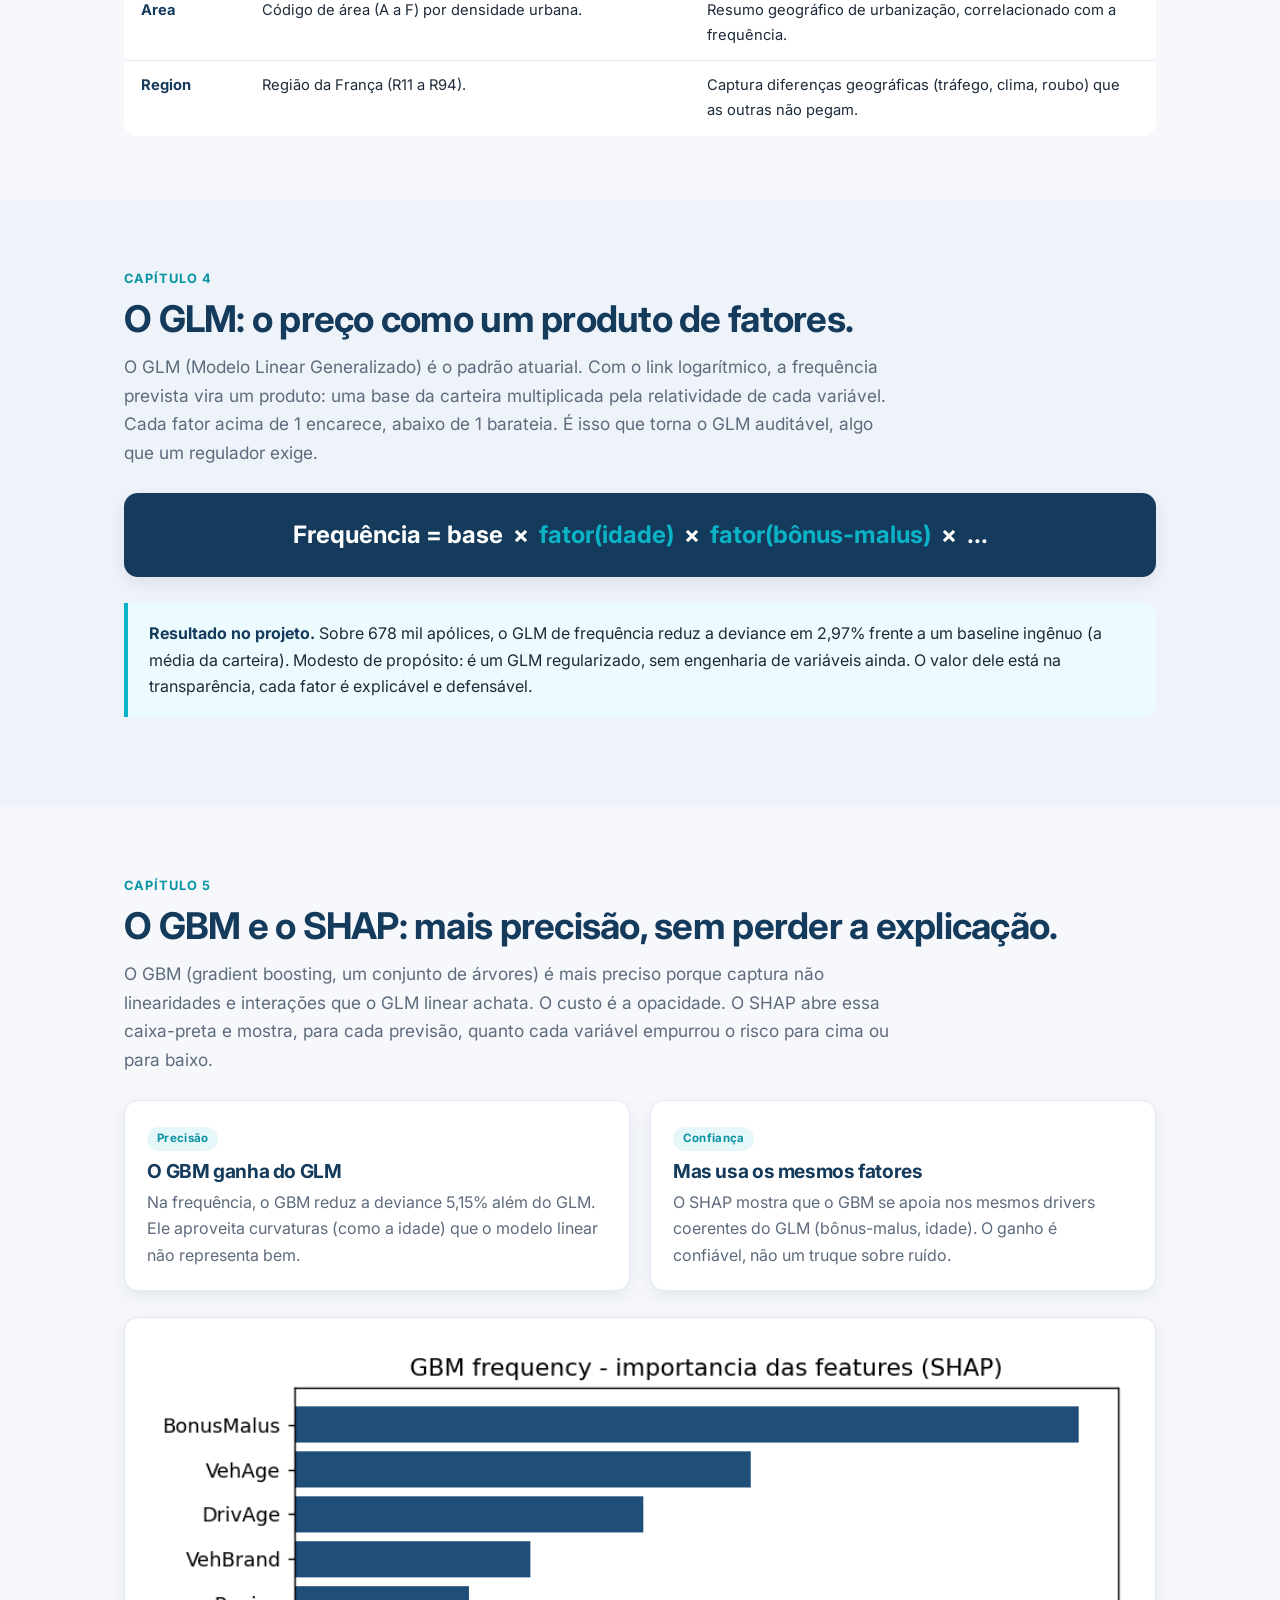
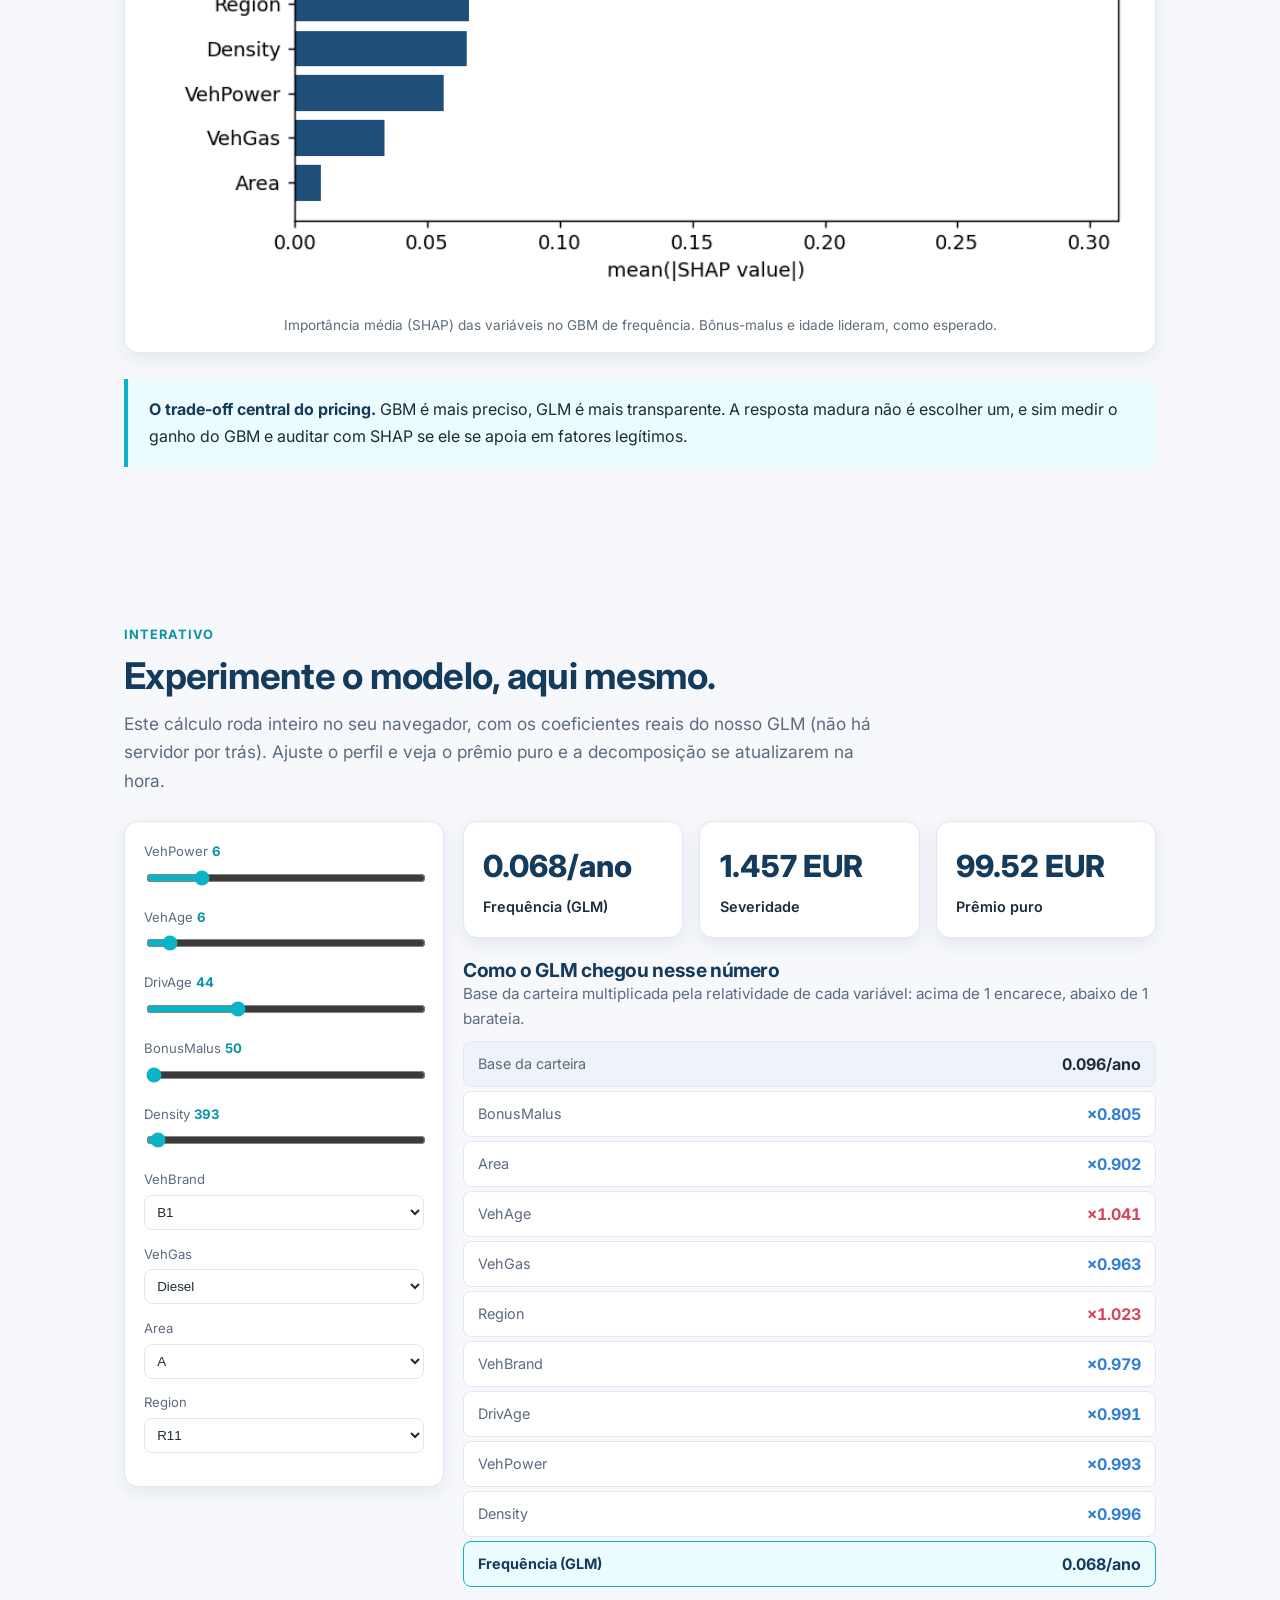
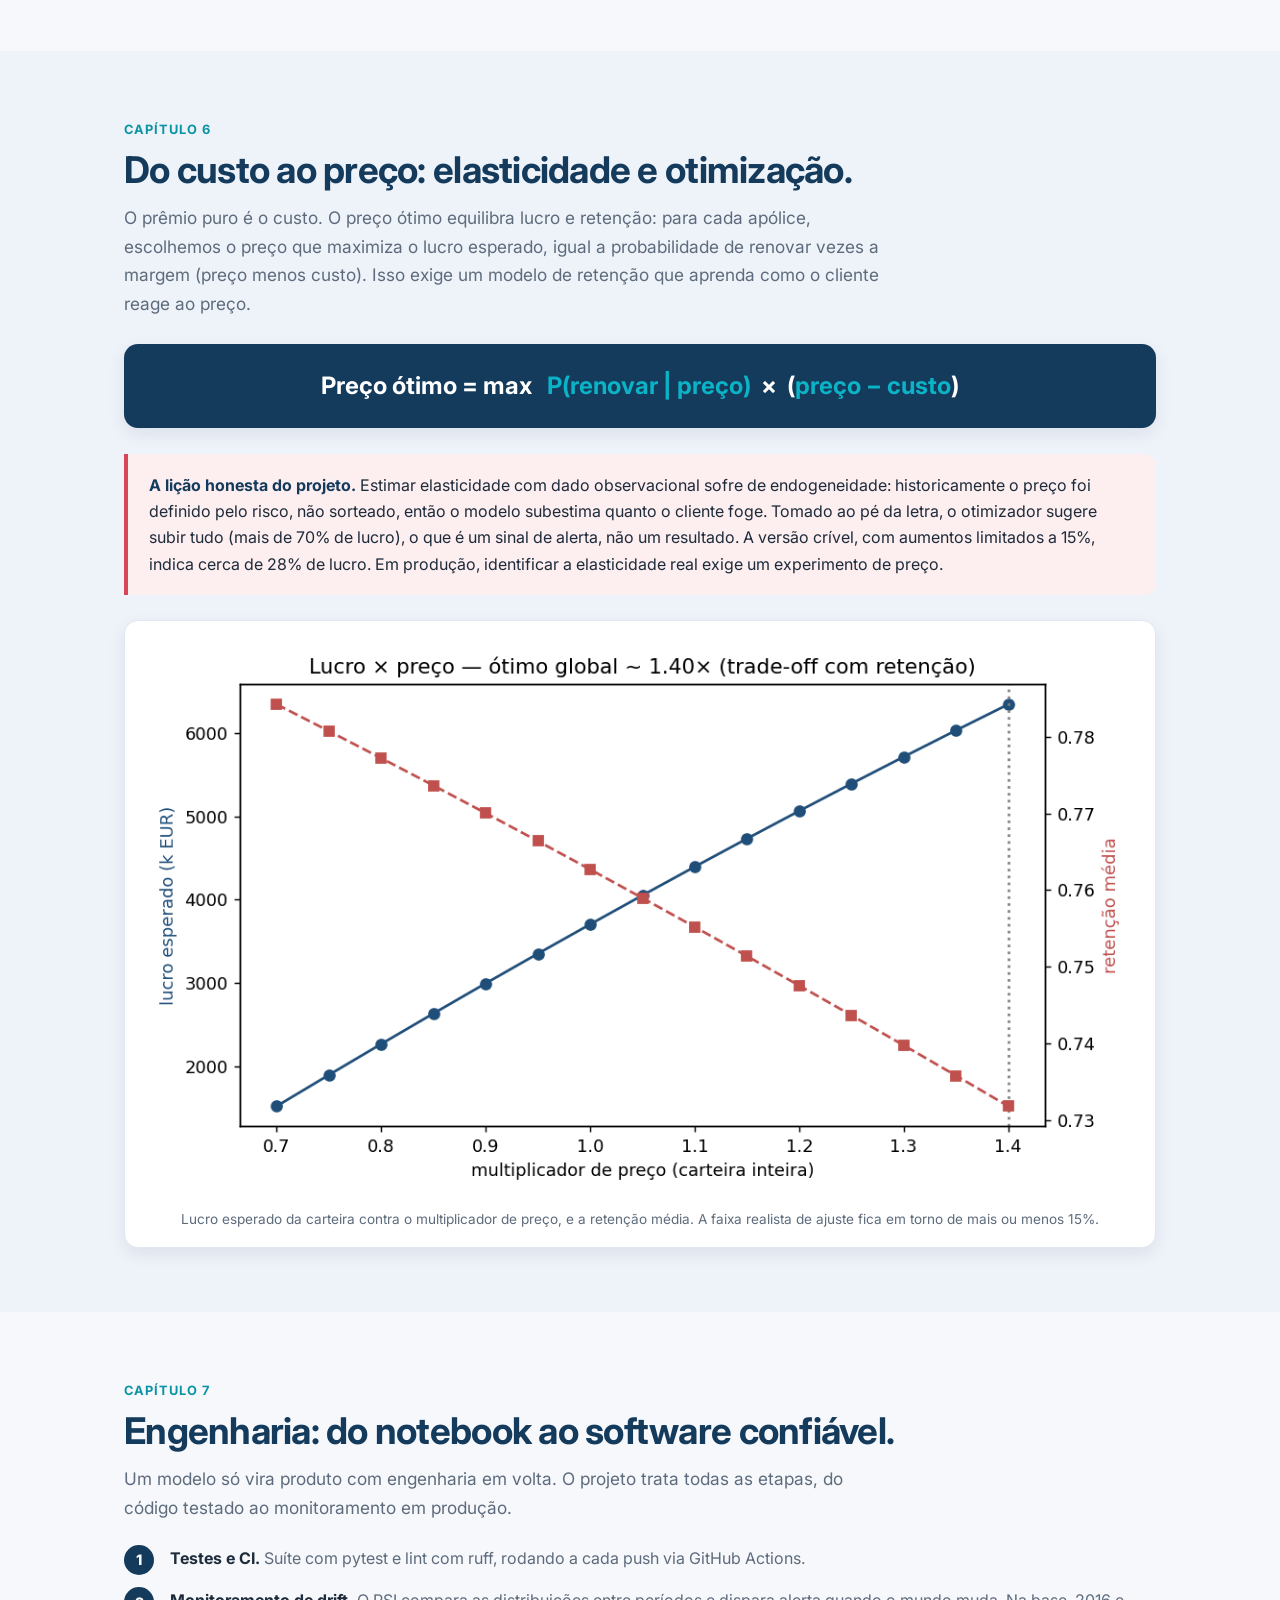
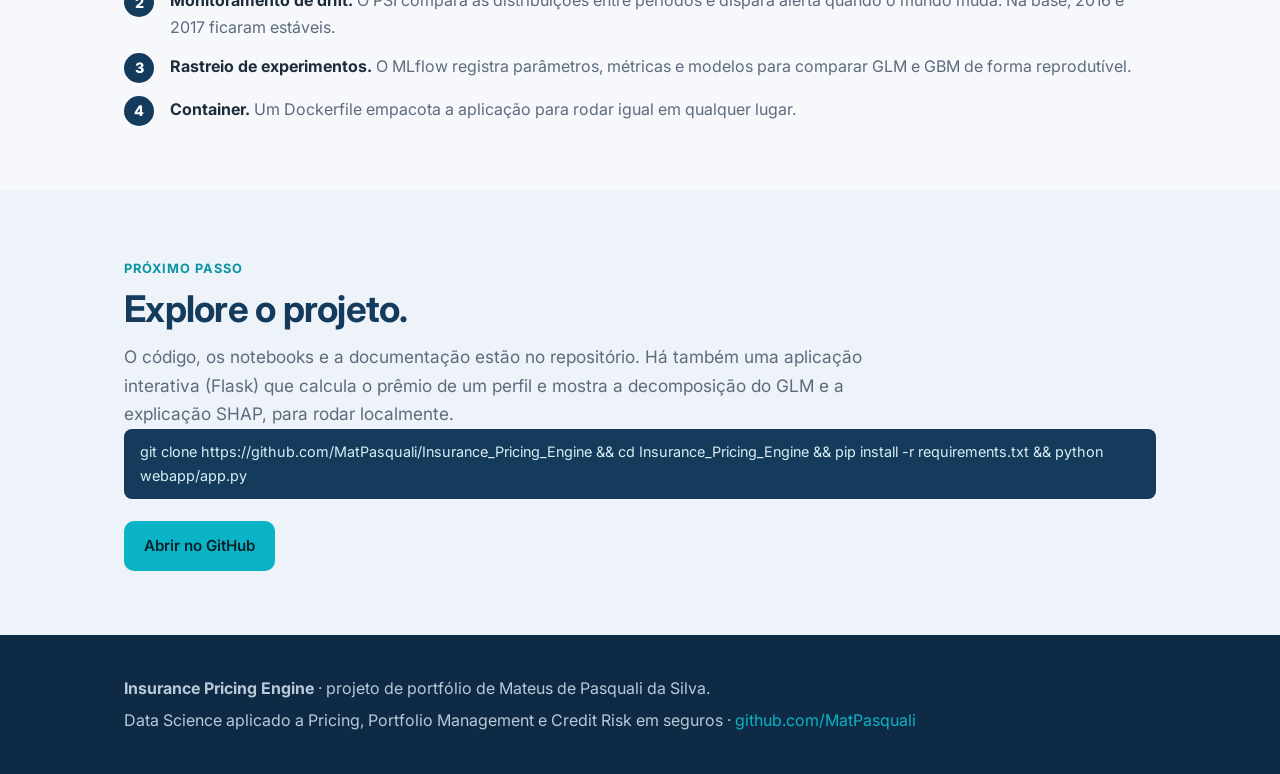
==== commit 2bbf6e3d: "feat: interactive GLM calculator on the GitHub Pages site Exports the frequency and severity GLM coe" ====
--- a/docs/index.html
+++ b/docs/index.html
@@ -31,6 +31,7 @@
         <span>Pricing Engine<small>Seguro de automóvel</small></span>
       </a>
       <nav class="nav-links" aria-label="Seções">
+        <a href="#experimente">Experimente</a>
         <a href="#negocio">O negócio</a>
         <a href="#premio">Prêmio puro</a>
         <a href="#variaveis">Variáveis</a>
@@ -49,8 +50,9 @@
       <h1>Como uma seguradora chega ao <span class="accent">preço justo</span> do seu seguro.</h1>
       <p class="lead">Esta página é um guia visual do projeto: você vai entender o negócio, o que é frequência e severidade, como um GLM e um GBM funcionam, o que o SHAP explica e como o custo vira preço. Tudo com os resultados reais do nosso motor de pricing.</p>
       <div class="ctas">
-        <a class="btn btn-primary" href="#negocio">Começar o tutorial</a>
-        <a class="btn btn-ghost" href="https://github.com/MatPasquali/Insurance_Pricing_Engine" target="_blank" rel="noopener">Ver o repositório</a>
+        <a class="btn btn-primary" href="#experimente">Experimente o modelo</a>
+        <a class="btn btn-ghost" href="#negocio">Começar o tutorial</a>
+        <a class="btn btn-ghost" href="https://github.com/MatPasquali/Insurance_Pricing_Engine" target="_blank" rel="noopener">Repositório</a>
       </div>
     </div>
   </section>
@@ -163,6 +165,28 @@
     </div>
   </section>
 
+  <!-- INTERATIVO -->
+  <section id="experimente">
+    <div class="container">
+      <span class="eyebrow">Interativo</span>
+      <h2 class="s-title">Experimente o modelo, aqui mesmo.</h2>
+      <p class="s-lead">Este cálculo roda inteiro no seu navegador, com os coeficientes reais do nosso GLM (não há servidor por trás). Ajuste o perfil e veja o prêmio puro e a decomposição se atualizarem na hora.</p>
+      <div class="calc">
+        <form id="calc-form" class="calc-form" aria-label="Perfil do segurado"></form>
+        <div class="calc-out">
+          <div class="metrics-grid" style="grid-template-columns:repeat(3,1fr)">
+            <div class="metric"><div class="v" id="c-freq">—</div><div class="l">Frequência (GLM)</div></div>
+            <div class="metric"><div class="v" id="c-sev">—</div><div class="l">Severidade</div></div>
+            <div class="metric"><div class="v" id="c-premio">—</div><div class="l">Prêmio puro</div></div>
+          </div>
+          <h3 style="margin-top:1.3rem">Como o GLM chegou nesse número</h3>
+          <p class="s-lead" style="font-size:.95rem">Base da carteira multiplicada pela relatividade de cada variável: acima de 1 encarece, abaixo de 1 barateia.</p>
+          <div id="c-decomp" class="decomp"></div>
+        </div>
+      </div>
+    </div>
+  </section>
+
   <!-- DO CUSTO AO PREÇO -->
   <section id="preco" class="alt">
     <div class="container">
@@ -215,5 +239,6 @@
     </div>
   </footer>
 
+  <script src="assets/predict.js"></script>
 </body>
 </html>
--- a/docs/assets/site.css
+++ b/docs/assets/site.css
@@ -136,3 +136,22 @@
 footer { background: var(--primary-d); color: #b9c9d8; padding: 2.5rem 0; }
 footer a { color: var(--accent); }
 .codeline { background: var(--primary); color: #d8eef2; border-radius: 8px; padding: .7rem 1rem; font-size: .9rem; overflow-x: auto; }
+
+/* Calculadora interativa */
+.calc { display: grid; grid-template-columns: 320px 1fr; gap: 1.2rem; margin-top: 1.6rem; align-items: start; }
+@media (max-width: 820px) { .calc { grid-template-columns: 1fr; } }
+.calc-form { background: var(--card); border: 1px solid var(--border); border-radius: var(--radius); padding: 1.2rem; box-shadow: var(--shadow-md); }
+.cfield { display: block; margin-bottom: .85rem; }
+.cfield > span { display: block; font-size: .82rem; color: var(--muted); margin-bottom: .25rem; }
+.cfield b { color: var(--accent-d); }
+.cfield input[type=range] { width: 100%; accent-color: var(--accent); }
+.cfield select { width: 100%; padding: .5rem; border-radius: 8px; border: 1px solid var(--border); background: #fff; color: var(--ink); }
+.decomp { display: flex; flex-direction: column; gap: 4px; margin-top: .6rem; }
+.d-row { display: flex; justify-content: space-between; align-items: center; padding: .55rem .85rem; background: var(--card); border: 1px solid var(--border); border-radius: 8px; }
+.d-row > span { color: var(--muted); font-size: .9rem; }
+.d-row b { font-variant-numeric: tabular-nums; }
+.d-row .up { color: var(--up); }
+.d-row .down { color: var(--down); }
+.d-base { background: var(--bg-soft); }
+.d-total { border-color: var(--accent); background: #ecfbfd; }
+.d-total > span, .d-total b { color: var(--primary); font-weight: 700; }
